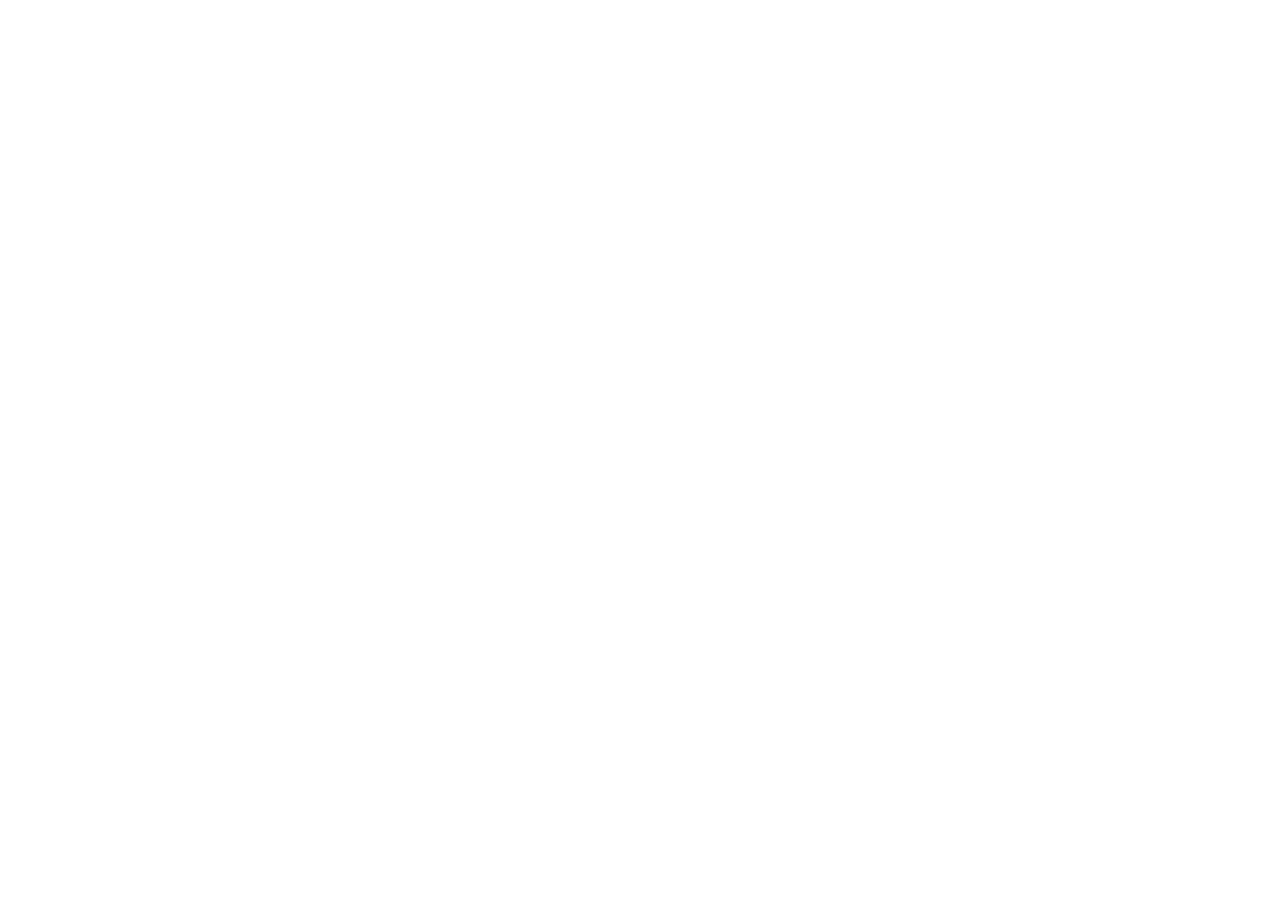
==== index.html @ b985ecfa "Created index.html" ====
<!DOCTYPE html>
<html lang="en">
<head>
    <meta charset="UTF-8">
    <meta http-equiv="X-UA-Compatible" content="IE=edge">
    <meta name="viewport" content="width=device-width, initial-scale=1.0">
    <link rel="preconnect" href="https://fonts.googleapis.com">
    <link rel="preconnect" href="https://fonts.gstatic.com" crossorigin>
    <link href="https://fonts.googleapis.com/css2?family=Inter:wght@300;600&display=swap" rel="stylesheet">
    <link rel="stylesheet" href="styles.css"/>
    <title>Time Now</title>
</head>
<body>
    
</body>
</html>
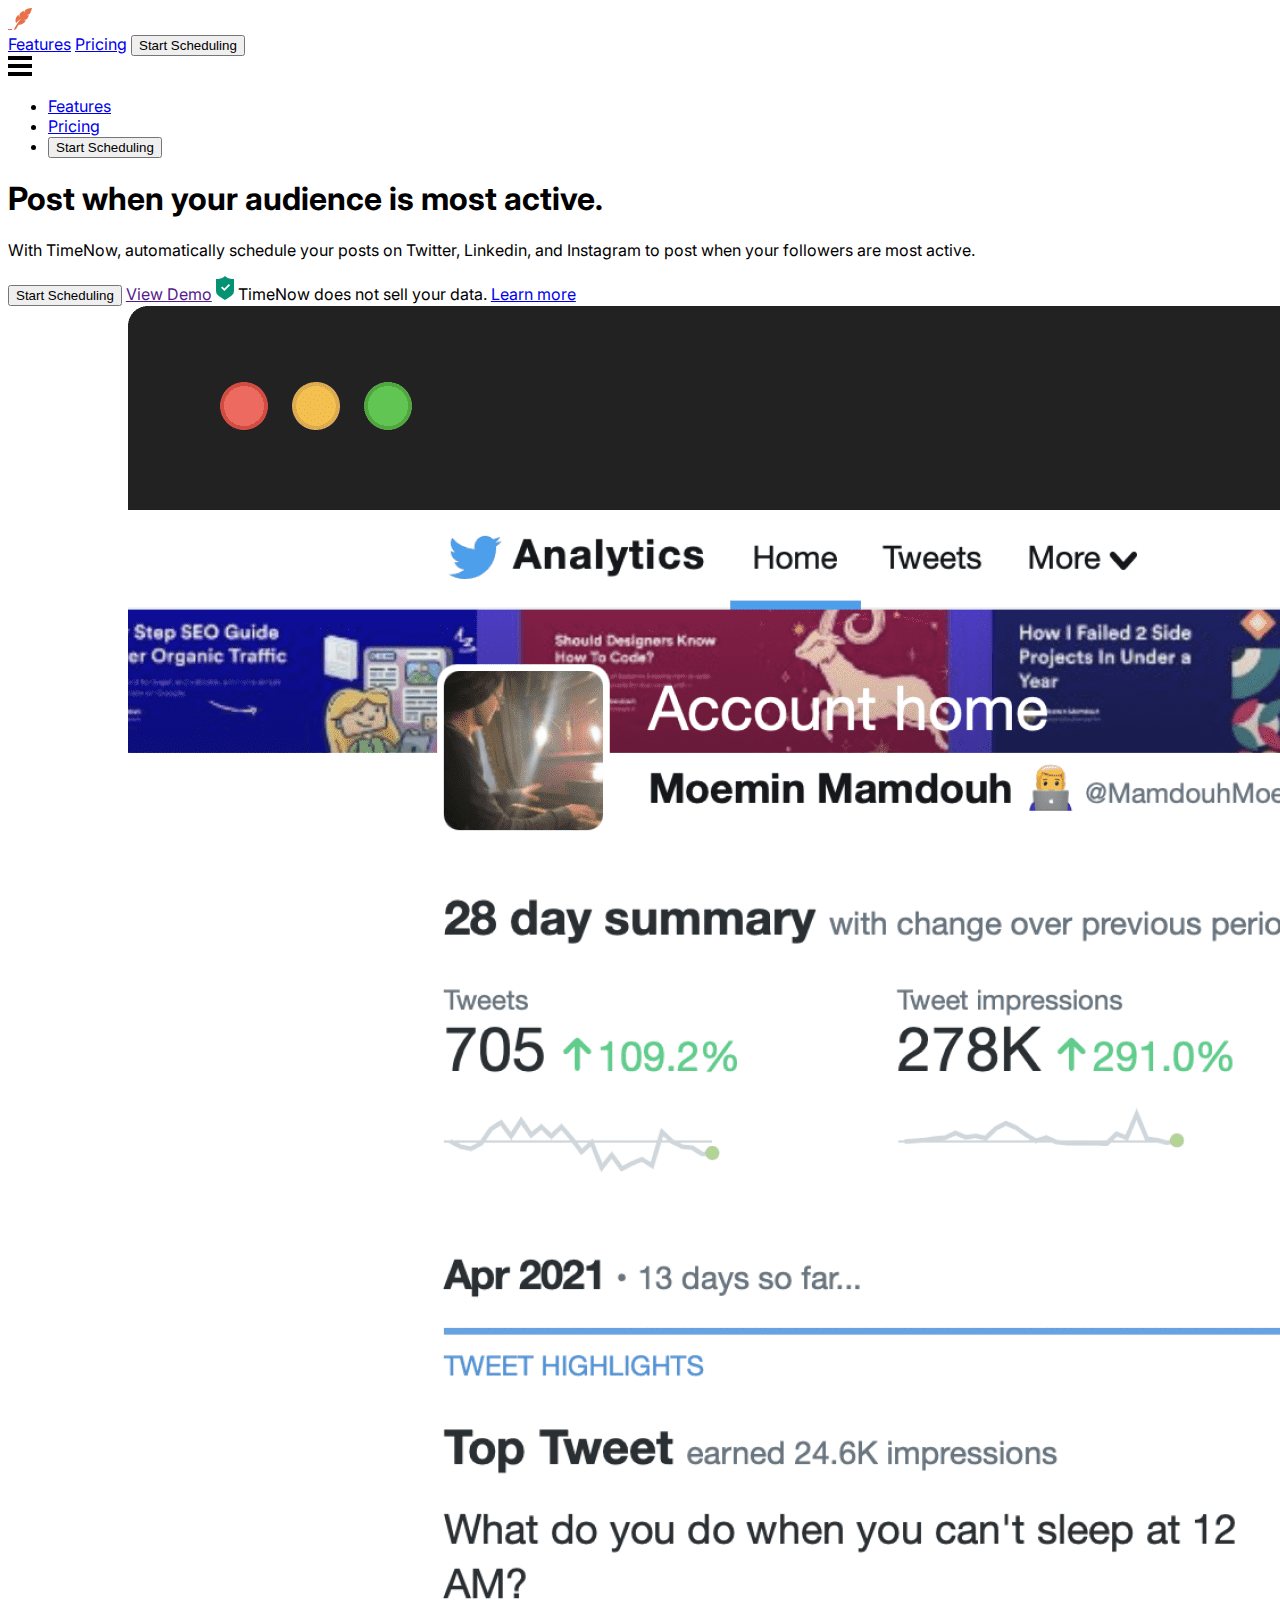
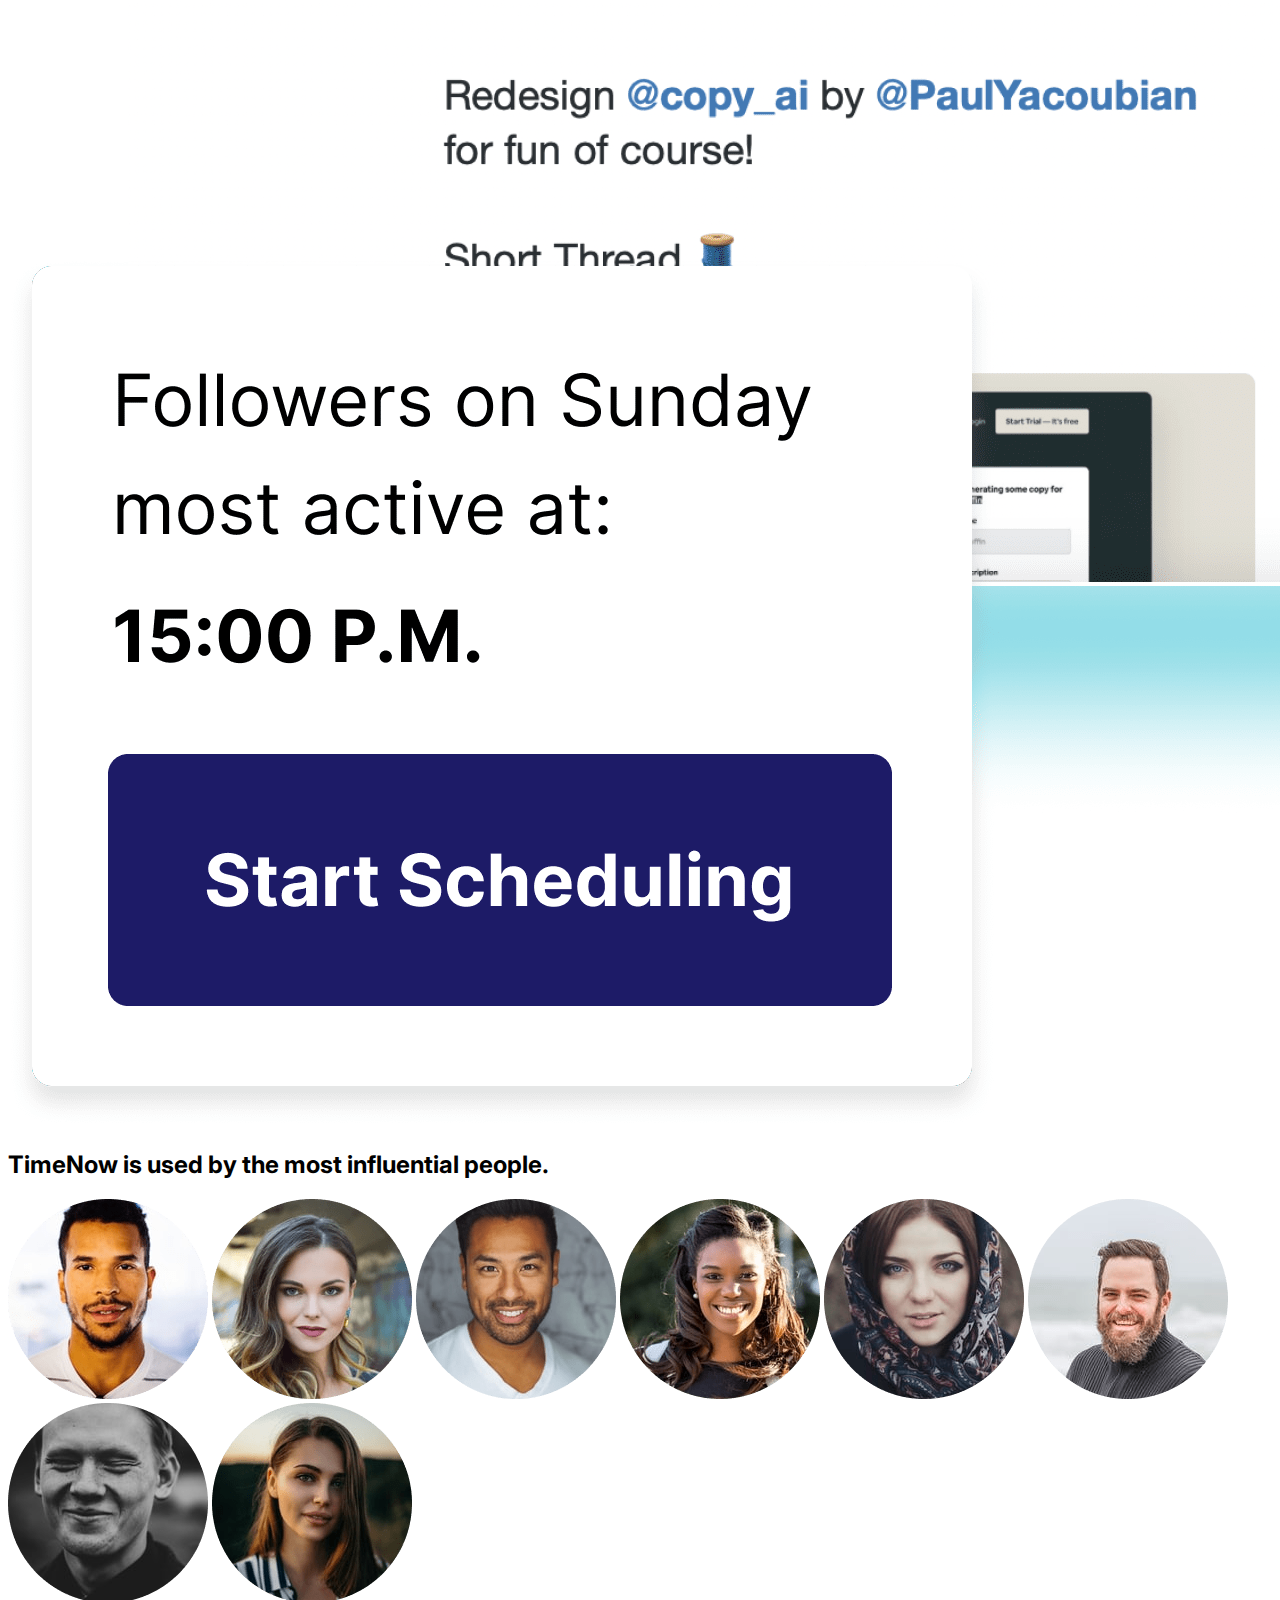
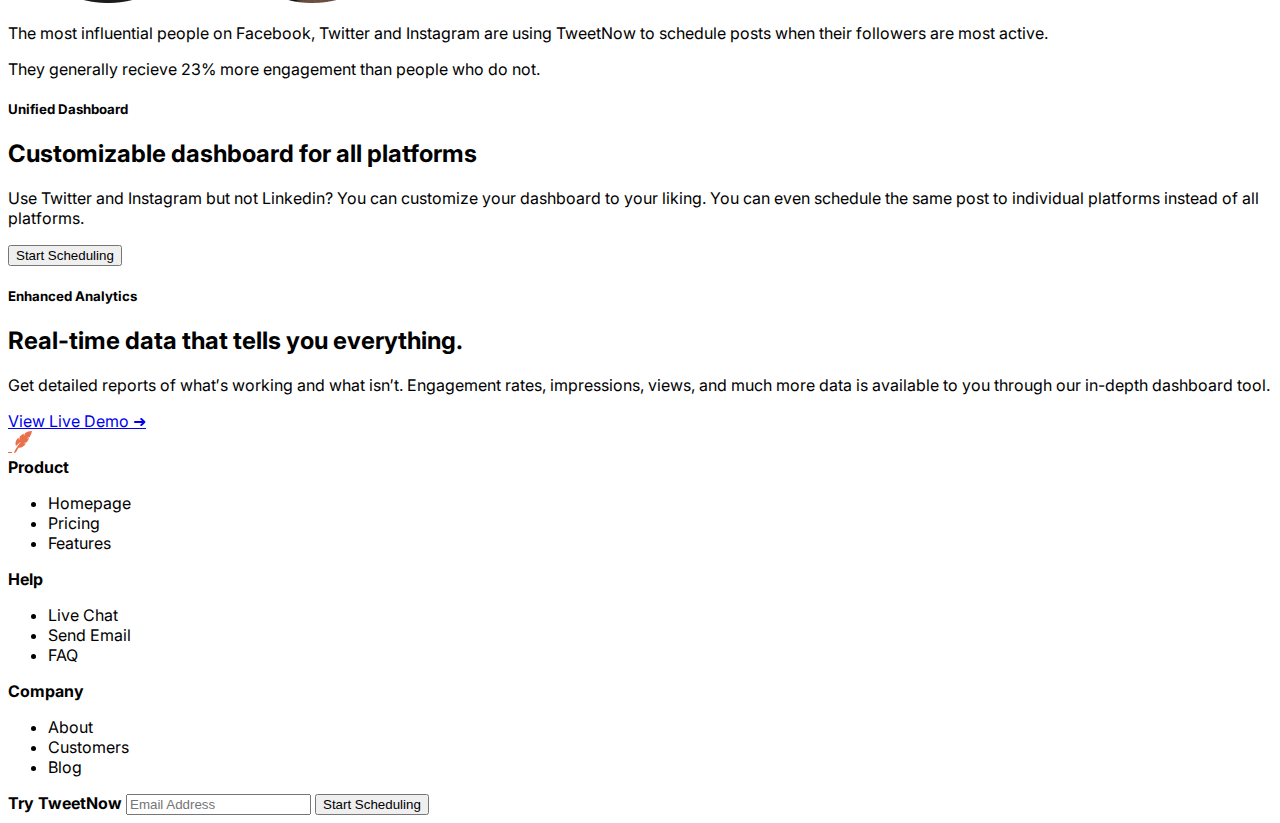
==== commit 7ecd04cb: "Updated index.html" ====
--- a/index.html
+++ b/index.html
@@ -8,9 +8,106 @@
     <link rel="preconnect" href="https://fonts.gstatic.com" crossorigin>
     <link href="https://fonts.googleapis.com/css2?family=Inter:wght@300;600&display=swap" rel="stylesheet">
     <link rel="stylesheet" href="styles.css"/>
+    <link rel="pricing" href="pricing.html"/>
     <title>Time Now</title>
 </head>
 <body>
-    
+  <main>
+      <nav>
+        <svg class="logo" width="24" height="22" viewBox="0 0 24 22" fill="none" xmlns="http://www.w3.org/2000/svg">
+            <path d="M18.009 12.3886C16.238 14.7966 13.61 17.1716 10.65 16.7846C9.849 17.9036 8.955 19.4666 7.962 21.2806L5.666 22.0006C7.609 18.2106 10.203 14.0196 12.986 10.8346C11.781 11.6196 9.801 13.3076 8.078 15.0876C6.524 11.8416 8.163 8.83461 10.536 6.53961C10.469 7.62061 10.949 8.60761 11.308 9.11461C11.246 8.21061 11.352 6.59461 12.012 5.19461C13.335 4.07861 14.504 3.27461 15.841 2.57261C15.624 3.36361 15.808 4.31161 16.063 4.90361C16.179 4.08361 16.666 2.53561 17.23 1.89361C18.897 0.818614 21.365 -0.0423855 24 0.00161449C23.709 1.62461 22.857 4.25961 21.706 5.89461C20.777 6.49161 19.549 6.84061 18.569 7.00961C19.38 7.23761 20.288 7.30262 21.078 7.24462C20.503 8.45162 19.921 9.55561 19.039 10.9106C17.823 11.5896 16.269 11.8886 15.207 11.9456C15.95 12.3346 17.304 12.5626 18.009 12.3886ZM4 21.0006H0V22.0006H4V21.0006Z" fill="#E8704A"/>
+            </svg> 
+      <div class="nav-links">
+        <a href="#">Features</a>
+        <a href="pricing.html">Pricing</a>
+        <button class="nav-btn">Start Scheduling</button>
+      </div>
+      <div id="hamburger-menu" onclick="toggleMobileMenu(this)">
+        <svg  class="hamburger"width="24" height="20" viewBox="0 0 24 20" fill="none" xmlns="http://www.w3.org/2000/svg">
+            <path d="M24 4H0V0H24V4ZM24 8H0V12H24V8ZM24 16H0V20H24V16Z" fill="black"/>
+            </svg>
+        <ul class="mobile-menu"> 
+        <li class="mobile-li"><a href="#">Features</a></li>
+        <li class="mobile-li"><a href="pricing.html">Pricing</a></li>
+        <li class="mobile-li"><button class="mobile-btn">Start Scheduling</button></li>
+       </ul>  
+      </div>
+      </nav>
+      <div class="main-content">
+      <div class="main-text">
+      <h1 class="main-h1">Post when your audience is most active&#46;</h1>
+      <p class="main-p">With TimeNow&#44; automatically schedule your posts on Twitter&#44; Linkedin&#44; and Instagram to post when your followers are most active&#46;</p>
+      <button class="main-btn">Start Scheduling</button> <a href>View Demo</a>
+      <svg width="18" height="24" viewBox="0 0 18 24" fill="none" xmlns="http://www.w3.org/2000/svg">
+        <path d="M9 0C5.629 2.866 3.516 3 0 3V14.535C0 19.138 3.203 20.339 9 24C14.797 20.339 18 19.138 18 14.535V3C14.484 3 12.371 2.866 9 0ZM8.452 15L5 11.638L6.237 10.399L8.452 12.522L12.834 8.047L14.072 9.285L8.452 15Z" fill="#049372"/>
+        </svg>
+        TimeNow does not sell your data&#46; <a href="#">Learn more</a>
+      </div>
+      <div class="main-img">
+       <img class="image" src="Assets/Mockup.png" alt="webpage mockup"/>   
+    </div>
+   </div>
+    <div class="people">
+      <h2>TimeNow is used by the most influential people&#46;</h2>     
+      <div>
+         <img class="people-img"src="Assets/UA1.png" alt="profile picture"/> 
+         <img class="people-img"src="Assets/UA2.png" alt="profile picture"/> 
+         <img class="people-img"src="Assets/UA3.png" alt="profile picture"/> 
+         <img class="people-img"src="Assets/UA4.png" alt="profile picture"/> 
+         <img class="people-img"src="Assets/UA5.png" alt="profile picture"/> 
+         <img class="people-img"src="Assets/UA6.png" alt="profile picture"/> 
+         <img class="people-img"src="Assets/UA7.png" alt="profile picture"/> 
+         <img class="people-img"src="Assets/UA8.png" alt="profile picture"/> 
+      </div>
+      <p class="people-p1">The most influential people on Facebook&#44; Twitter and Instagram are using TweetNow to schedule posts when their followers are most active&#46;</p>
+      <p class="people-p2">They generally recieve 23&#37; more engagement than people who do not&#46;</p>
+    </div>
+    <div class="features1">
+      <h5>Unified Dashboard</h5>   
+      <h2> Customizable dashboard for all platforms</h2> 
+      <p>Use Twitter and Instagram but not Linkedin? You can customize your dashboard to your liking&#46; You can even schedule the same post to individual platforms instead of all platforms&#46;</p>
+      <button class="features-btn">Start Scheduling</button>
+    </div>
+    <div class="features2">
+     <h5>Enhanced Analytics</h5>   
+     <h2>Real-time data that tells you everything&#46;</h2> 
+     <p>Get detailed reports of what&#8242;s working and what isn&#8242;t&#46; Engagement rates&#44; impressions&#44; views&#44; and much more data is available to you through our in-depth dashboard tool&#46;</p>    
+    <a href="#">View Live Demo &#10140;</a>
+    </div>
+    <footer>
+        <svg class="logo" width="24" height="22" viewBox="0 0 24 22" fill="none" xmlns="http://www.w3.org/2000/svg">
+            <path d="M18.009 12.3886C16.238 14.7966 13.61 17.1716 10.65 16.7846C9.849 17.9036 8.955 19.4666 7.962 21.2806L5.666 22.0006C7.609 18.2106 10.203 14.0196 12.986 10.8346C11.781 11.6196 9.801 13.3076 8.078 15.0876C6.524 11.8416 8.163 8.83461 10.536 6.53961C10.469 7.62061 10.949 8.60761 11.308 9.11461C11.246 8.21061 11.352 6.59461 12.012 5.19461C13.335 4.07861 14.504 3.27461 15.841 2.57261C15.624 3.36361 15.808 4.31161 16.063 4.90361C16.179 4.08361 16.666 2.53561 17.23 1.89361C18.897 0.818614 21.365 -0.0423855 24 0.00161449C23.709 1.62461 22.857 4.25961 21.706 5.89461C20.777 6.49161 19.549 6.84061 18.569 7.00961C19.38 7.23761 20.288 7.30262 21.078 7.24462C20.503 8.45162 19.921 9.55561 19.039 10.9106C17.823 11.5896 16.269 11.8886 15.207 11.9456C15.95 12.3346 17.304 12.5626 18.009 12.3886ZM4 21.0006H0V22.0006H4V21.0006Z" fill="#E8704A"/>
+            </svg> 
+       <div>
+        <strong>Product</strong>
+          <ul>
+           <li>Homepage</li>
+           <li>Pricing</li>
+           <li>Features</li>
+          </ul>
+       </div>   
+       <div>
+        <strong> Help</strong> 
+          <ul>
+            <li>Live Chat</li>
+           <li>Send Email</li>
+           <li>FAQ</li>  
+          </ul>
+       </div> 
+       <div>
+        <strong>Company</strong> 
+        <ul>
+           <li>About</li>
+           <li>Customers</li>
+           <li>Blog</li>   
+        </ul>
+       </div> 
+       <div>
+      <strong>Try TweetNow</strong>
+      <input type="email" placeholder="Email Address"/>
+      <button class="footer-btn">Start Scheduling</button>
+       </div>   
+    </footer>
+  </main>  
 </body>
 </html>--- a/styles.css
+++ b/styles.css
@@ -0,0 +1,7 @@
+*{
+    box-sizing: border-box;
+}
+
+body{
+    font-family: 'Inter', sans-serif;
+}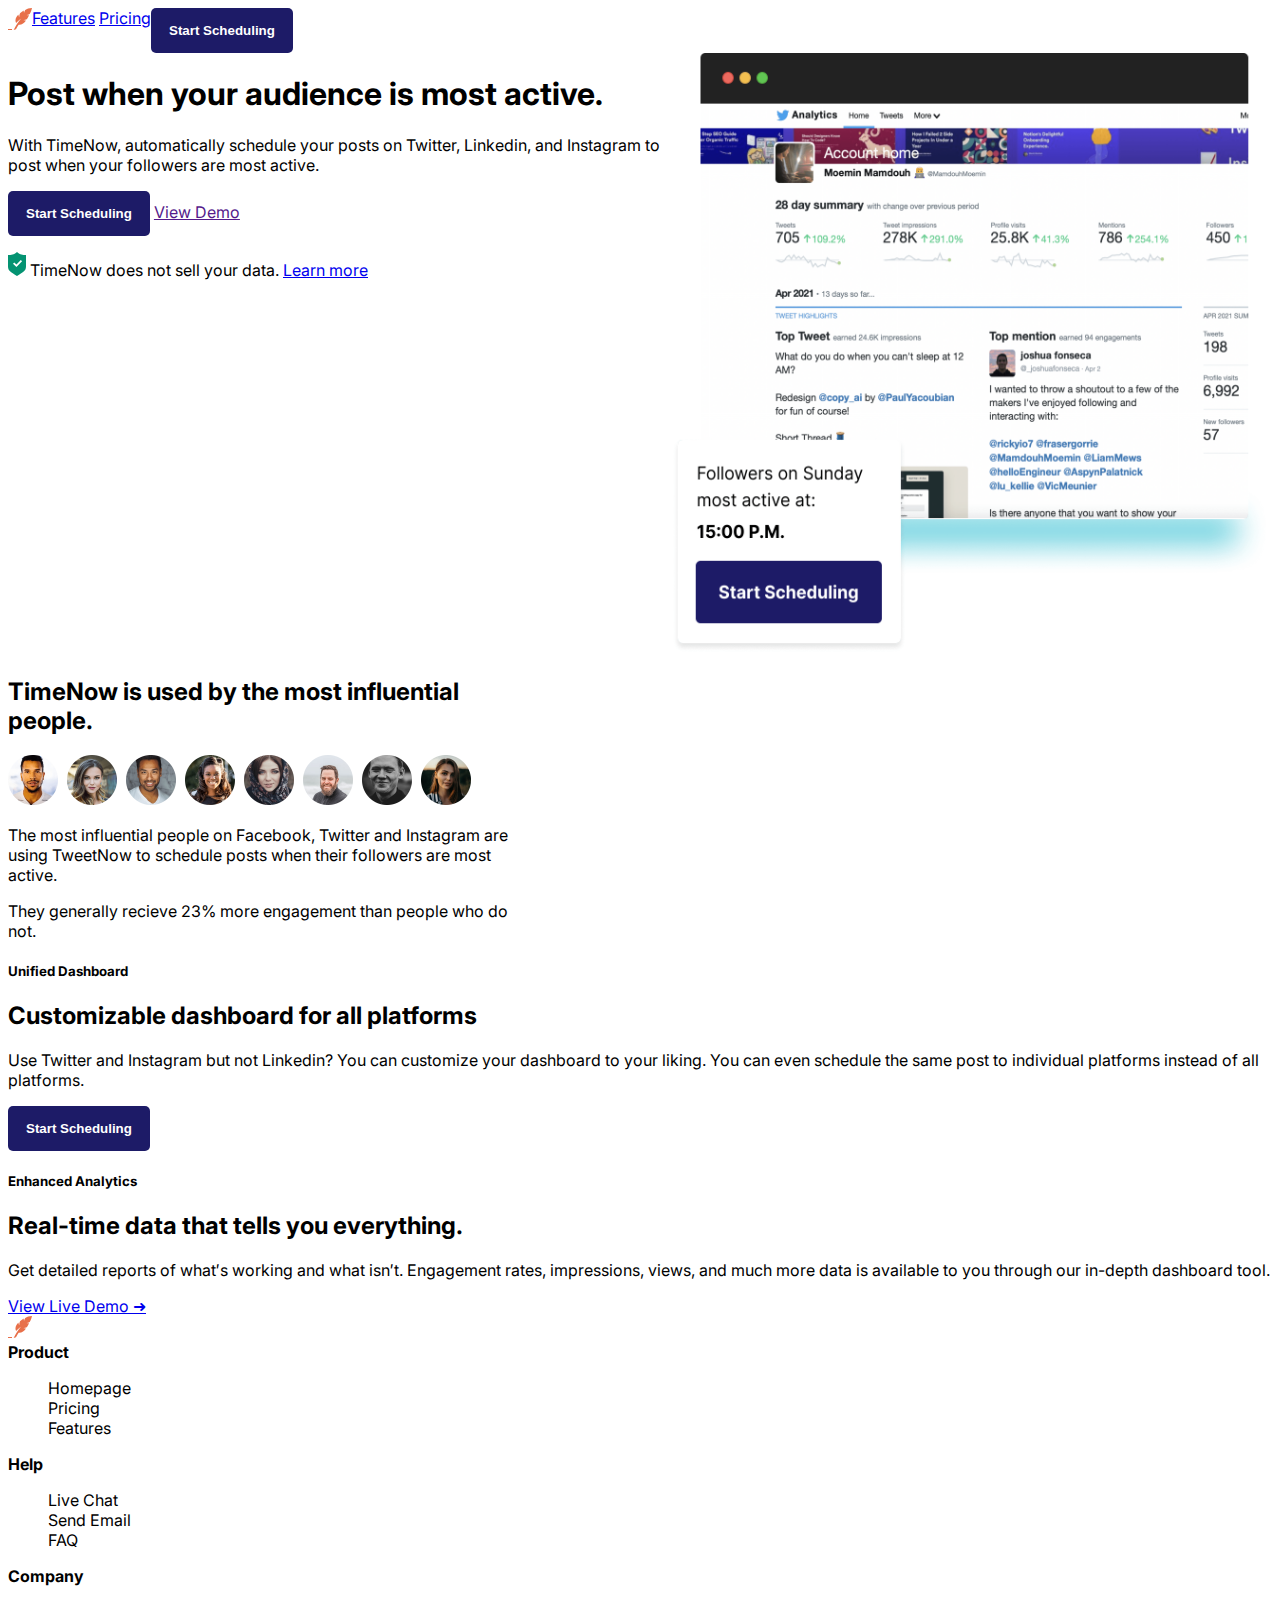
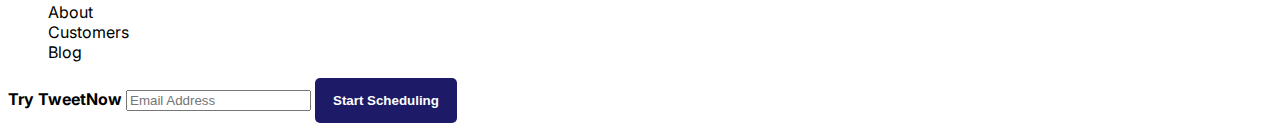
==== commit b4779347: "Updated index.html" ====
--- a/index.html
+++ b/index.html
@@ -9,6 +9,7 @@
     <link href="https://fonts.googleapis.com/css2?family=Inter:wght@300;600&display=swap" rel="stylesheet">
     <link rel="stylesheet" href="styles.css"/>
     <link rel="pricing" href="pricing.html"/>
+    <script src="index.js" defer></script>
     <title>Time Now</title>
 </head>
 <body>
@@ -20,8 +21,9 @@
       <div class="nav-links">
         <a href="#">Features</a>
         <a href="pricing.html">Pricing</a>
-        <button class="nav-btn">Start Scheduling</button>
+
       </div>
+      <button class="nav-btn">Start Scheduling</button>
       <div id="hamburger-menu" onclick="toggleMobileMenu(this)">
         <svg  class="hamburger"width="24" height="20" viewBox="0 0 24 20" fill="none" xmlns="http://www.w3.org/2000/svg">
             <path d="M24 4H0V0H24V4ZM24 8H0V12H24V8ZM24 16H0V20H24V16Z" fill="black"/>
@@ -37,11 +39,12 @@
       <div class="main-text">
       <h1 class="main-h1">Post when your audience is most active&#46;</h1>
       <p class="main-p">With TimeNow&#44; automatically schedule your posts on Twitter&#44; Linkedin&#44; and Instagram to post when your followers are most active&#46;</p>
-      <button class="main-btn">Start Scheduling</button> <a href>View Demo</a>
-      <svg width="18" height="24" viewBox="0 0 18 24" fill="none" xmlns="http://www.w3.org/2000/svg">
+      <button class="main-btn">Start Scheduling</button> <a href class="demo">View Demo</a>
+      <br/>
+      <p class="main-p2"><svg  class="shield" width="18" height="24" viewBox="0 0 18 24" fill="none" xmlns="http://www.w3.org/2000/svg">
         <path d="M9 0C5.629 2.866 3.516 3 0 3V14.535C0 19.138 3.203 20.339 9 24C14.797 20.339 18 19.138 18 14.535V3C14.484 3 12.371 2.866 9 0ZM8.452 15L5 11.638L6.237 10.399L8.452 12.522L12.834 8.047L14.072 9.285L8.452 15Z" fill="#049372"/>
         </svg>
-        TimeNow does not sell your data&#46; <a href="#">Learn more</a>
+       TimeNow does not sell your data&#46; <a href="#" class="learn">Learn more</a></p>
       </div>
       <div class="main-img">
        <img class="image" src="Assets/Mockup.png" alt="webpage mockup"/>   
--- a/styles.css
+++ b/styles.css
@@ -4,4 +4,123 @@
 
 body{
     font-family: 'Inter', sans-serif;
-}+}
+nav{
+    display: flex;
+    flex-wrap: wrap;
+}
+.nav-btn,.mobile-btn,.main-btn,.features-btn,.footer-btn{
+    background-color:rgb(29,27,103);
+    color:#fff;
+    padding:15px 18px;
+    font-weight: 600;
+    border: none;
+    border-radius: 5px;
+}
+#hamburger-menu{
+    display: none;
+    margin: auto ;
+    cursor: pointer;
+}
+.hamburger{
+    width:20px;
+    height:20px;
+    fill:#271c49;
+}
+.open .mobile-menu {
+    display: flex;
+    flex-direction: column;
+    align-items: center;
+  }
+
+.mobile-menu{
+    display:none;
+    position: absolute;
+    padding-top: 10%;
+    background-color:hsl(0, 0%, 100%);
+    top:90px;
+    left:40px;
+    height:20rem;
+    width:78%;
+  
+}
+.main-content{
+    display: flex;
+    flex-direction: row;
+}
+.image{
+    width:600px;
+    height:600px;
+}
+.people{
+    width:40%;
+}
+.people-img{
+    width:50px;
+    height:50px;
+    margin-right: 1%;
+}
+
+li{
+    list-style-type: none;
+}
+
+/*pricing css*/
+.switch {
+    position: relative;
+    display: inline-block;
+    width: 60px;
+    height: 34px;
+  }
+  
+  .switch input { 
+    opacity: 0;
+    width: 0;
+    height: 0;
+  }
+  
+  .slider {
+    position: absolute;
+    cursor: pointer;
+    top: 0;
+    left: 0;
+    right: 0;
+    bottom: 0;
+    background-color: #ccc;
+    -webkit-transition: .4s;
+    transition: .4s;
+  }
+  
+  .slider:before {
+    position: absolute;
+    content: "";
+    height: 26px;
+    width: 26px;
+    left: 4px;
+    bottom: 4px;
+    background-color: white;
+    -webkit-transition: .4s;
+    transition: .4s;
+  }
+  
+  input:checked + .slider {
+    background-color: #2196F3;
+  }
+  
+  input:focus + .slider {
+    box-shadow: 0 0 1px #2196F3;
+  }
+  
+  input:checked + .slider:before {
+    -webkit-transform: translateX(26px);
+    -ms-transform: translateX(26px);
+    transform: translateX(26px);
+  }
+  
+.slider.round {
+    border-radius: 34px;
+  }
+  
+  .slider.round:before {
+    border-radius: 50%;
+  }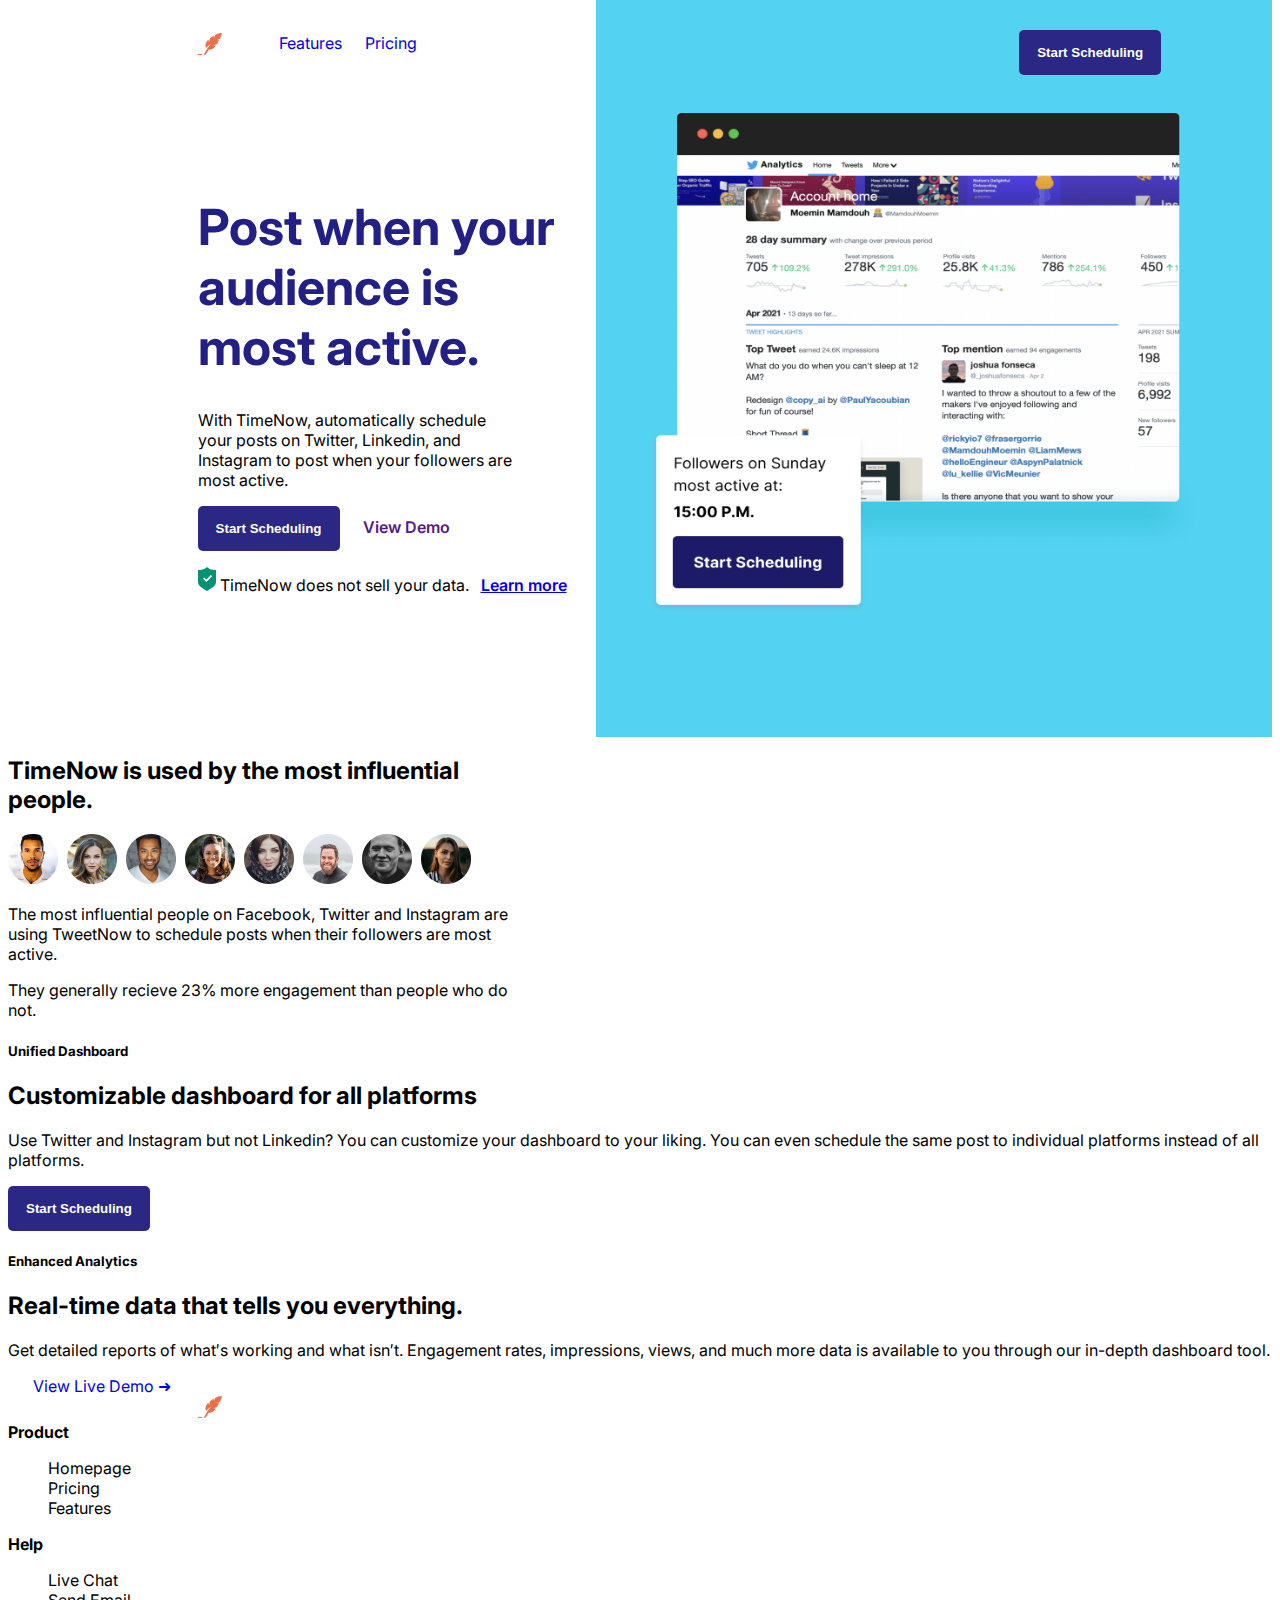
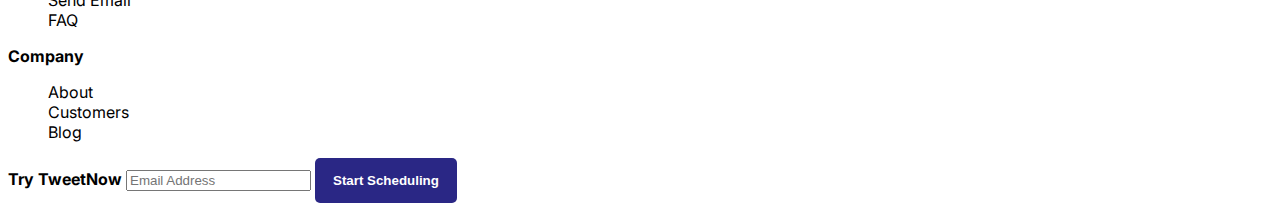
==== commit 68d80d17: "Updated index.html" ====
--- a/index.html
+++ b/index.html
@@ -51,8 +51,8 @@
     </div>
    </div>
     <div class="people">
-      <h2>TimeNow is used by the most influential people&#46;</h2>     
-      <div>
+      <div class="people-img-column">
+      <h2 class="people-h2">TimeNow is used by the most influential people&#46;</h2>     
          <img class="people-img"src="Assets/UA1.png" alt="profile picture"/> 
          <img class="people-img"src="Assets/UA2.png" alt="profile picture"/> 
          <img class="people-img"src="Assets/UA3.png" alt="profile picture"/> 
@@ -62,8 +62,10 @@
          <img class="people-img"src="Assets/UA7.png" alt="profile picture"/> 
          <img class="people-img"src="Assets/UA8.png" alt="profile picture"/> 
       </div>
+      <div class="people-p-column">
       <p class="people-p1">The most influential people on Facebook&#44; Twitter and Instagram are using TweetNow to schedule posts when their followers are most active&#46;</p>
       <p class="people-p2">They generally recieve 23&#37; more engagement than people who do not&#46;</p>
+    </div>
     </div>
     <div class="features1">
       <h5>Unified Dashboard</h5>   
--- a/styles.css
+++ b/styles.css
@@ -8,15 +8,62 @@
 nav{
     display: flex;
     flex-wrap: wrap;
+    padding-top: 2%;
 }
 .nav-btn,.mobile-btn,.main-btn,.features-btn,.footer-btn{
-    background-color:rgb(29,27,103);
+    background-color:rgb(42, 39, 133);
     color:#fff;
     padding:15px 18px;
     font-weight: 600;
     border: none;
     border-radius: 5px;
 }
+.logo{
+  margin-left: 15%;
+}
+.nav-links{
+  padding-left:3%;
+  width:80%;
+}
+a{
+  text-decoration: none;
+  padding-left: 2%;
+}
+.nav-btn{
+  margin-left:80%;
+  margin-top: -2%;
+}
+.main-img{
+  background-color: #53d2f1;
+  z-index: -1;
+  margin-top: -7%;
+  padding-top: 10%;
+  padding-right: 10%;
+  height: 750px;
+}
+.main-h1{
+  color: rgb(35, 32, 133);
+  font-size: 50px;
+  width:90%;
+}
+.main-text{
+  width:50%;
+  margin-left: 15%;
+  margin-top: 7%;
+}
+.main-p{
+  width:80%;
+}
+.demo{
+  text-decoration: none;
+  font-weight: 600;
+  margin-left: 3%;
+}
+.learn{
+  text-decoration: underline;
+  font-weight: 600;
+}
+
 #hamburger-menu{
     display: none;
     margin: auto ;
@@ -49,8 +96,9 @@
     flex-direction: row;
 }
 .image{
-    width:600px;
-    height:600px;
+    width:550px;
+    height:500px;
+    margin-left: 10%;
 }
 .people{
     width:40%;
@@ -65,6 +113,46 @@
     list-style-type: none;
 }
 
+@media (max-width:1181px) {
+  main{
+    width:100%;
+  }
+  .nav-btn{
+    margin-left:65%;
+  }
+  .main-content{
+    width:90%;
+  }
+  .main-h1{
+   font-size: 40px;
+   width: 80%;
+  }
+  .main-img{
+    height: 600px;
+    padding-top: 20%;
+    margin-top: -15%;
+  }
+  .image{
+    width:250px;
+    height: 250px;
+  }
+  .main-p2{
+    width:70%;
+  }
+ 
+}
+@media (max-width:820px){
+  .mobile-menu{
+    display:block;
+  
+}
+#hamburger-menu{
+  display: block;
+}
+.nav-links{
+  display: none;
+}
+}
 /*pricing css*/
 .switch {
     position: relative;
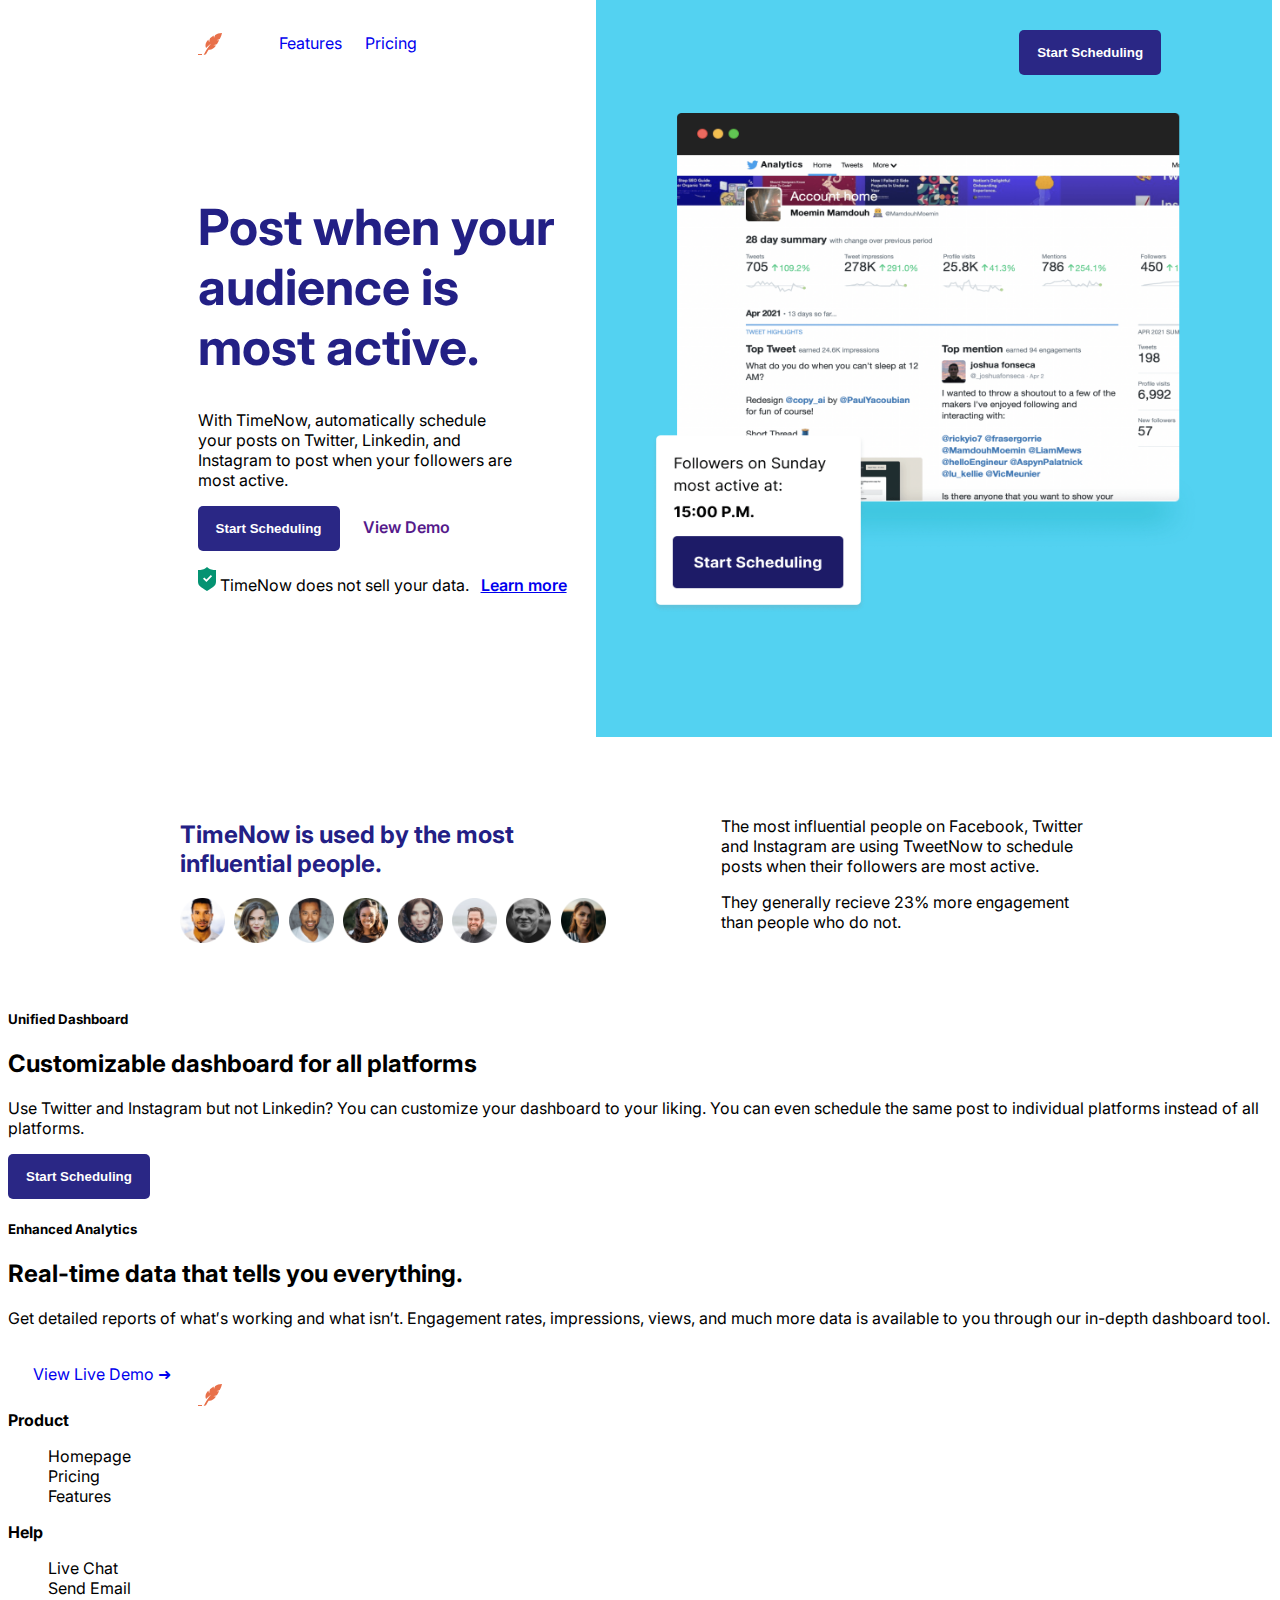
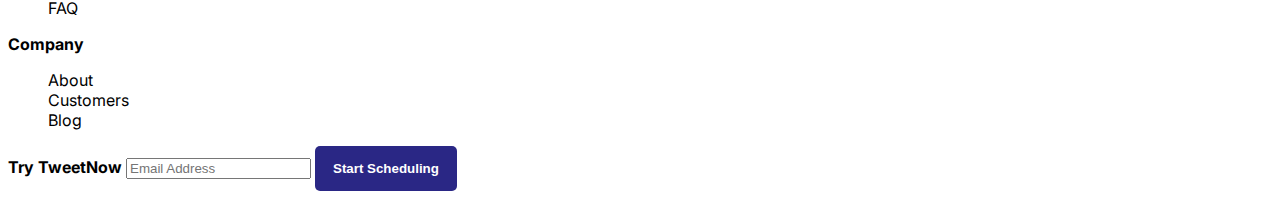
==== commit 06f43377: "Updated index.html" ====
--- a/index.html
+++ b/index.html
@@ -67,18 +67,21 @@
       <p class="people-p2">They generally recieve 23&#37; more engagement than people who do not&#46;</p>
     </div>
     </div>
+    <div class="features">
     <div class="features1">
       <h5>Unified Dashboard</h5>   
-      <h2> Customizable dashboard for all platforms</h2> 
+      <h2 class="features-h2"> Customizable dashboard for all platforms</h2> 
       <p>Use Twitter and Instagram but not Linkedin? You can customize your dashboard to your liking&#46; You can even schedule the same post to individual platforms instead of all platforms&#46;</p>
       <button class="features-btn">Start Scheduling</button>
     </div>
     <div class="features2">
      <h5>Enhanced Analytics</h5>   
-     <h2>Real-time data that tells you everything&#46;</h2> 
-     <p>Get detailed reports of what&#8242;s working and what isn&#8242;t&#46; Engagement rates&#44; impressions&#44; views&#44; and much more data is available to you through our in-depth dashboard tool&#46;</p>    
-    <a href="#">View Live Demo &#10140;</a>
+     <h2 class="features-h2">Real-time data that tells you everything&#46;</h2> 
+     <p>Get detailed reports of what&#8242;s working and what isn&#8242;t&#46; Engagement rates&#44; impressions&#44; views&#44; and much more data is available to you through our in-depth dashboard tool&#46;</p>
+     <br/>   
+    <a class="features-demo" href="#">View Live Demo &#10140;</a>
     </div>
+  </div>
     <footer>
         <svg class="logo" width="24" height="22" viewBox="0 0 24 22" fill="none" xmlns="http://www.w3.org/2000/svg">
             <path d="M18.009 12.3886C16.238 14.7966 13.61 17.1716 10.65 16.7846C9.849 17.9036 8.955 19.4666 7.962 21.2806L5.666 22.0006C7.609 18.2106 10.203 14.0196 12.986 10.8346C11.781 11.6196 9.801 13.3076 8.078 15.0876C6.524 11.8416 8.163 8.83461 10.536 6.53961C10.469 7.62061 10.949 8.60761 11.308 9.11461C11.246 8.21061 11.352 6.59461 12.012 5.19461C13.335 4.07861 14.504 3.27461 15.841 2.57261C15.624 3.36361 15.808 4.31161 16.063 4.90361C16.179 4.08361 16.666 2.53561 17.23 1.89361C18.897 0.818614 21.365 -0.0423855 24 0.00161449C23.709 1.62461 22.857 4.25961 21.706 5.89461C20.777 6.49161 19.549 6.84061 18.569 7.00961C19.38 7.23761 20.288 7.30262 21.078 7.24462C20.503 8.45162 19.921 9.55561 19.039 10.9106C17.823 11.5896 16.269 11.8886 15.207 11.9456C15.95 12.3346 17.304 12.5626 18.009 12.3886ZM4 21.0006H0V22.0006H4V21.0006Z" fill="#E8704A"/>
--- a/styles.css
+++ b/styles.css
@@ -101,12 +101,25 @@
     margin-left: 10%;
 }
 .people{
-    width:40%;
-}
+    display:flex;
+    flex-direction: row;
+    justify-content: center;
+    margin-top: 5%;
+    margin-bottom: 5%;
+}
+.people-h2{
+  color: rgb(35, 32, 133);
+  width:80%;
+  
+}
+
 .people-img{
-    width:50px;
-    height:50px;
+    width:45px;
+    height:45px;
     margin-right: 1%;
+}
+.people-p-column{
+   width:30%;
 }
 
 li{
@@ -139,9 +152,28 @@
   .main-p2{
     width:70%;
   }
+  .people{
+    display:flex;
+    flex-direction:column;
+  }
+  .people-img-column{
+  
+    width:70%;
+  }
+  .people-h2{
+    font-size: 35px;
+  
+  }
+  .people-img{
+    margin-top: 4%;
+  
+  }
+  .people-p-column{
+    width:60%;
+  }
  
 }
-@media (max-width:820px){
+@media (max-width:821px){
   .mobile-menu{
     display:block;
   
@@ -151,6 +183,18 @@
 }
 .nav-links{
   display: none;
+}
+.people{
+  flex-direction: column;
+}
+.people-h2{
+  font-size: 28px;
+}
+.people-img-column{
+  width:100%;
+}
+.people-p-column{
+  width:90%;
 }
 }
 /*pricing css*/
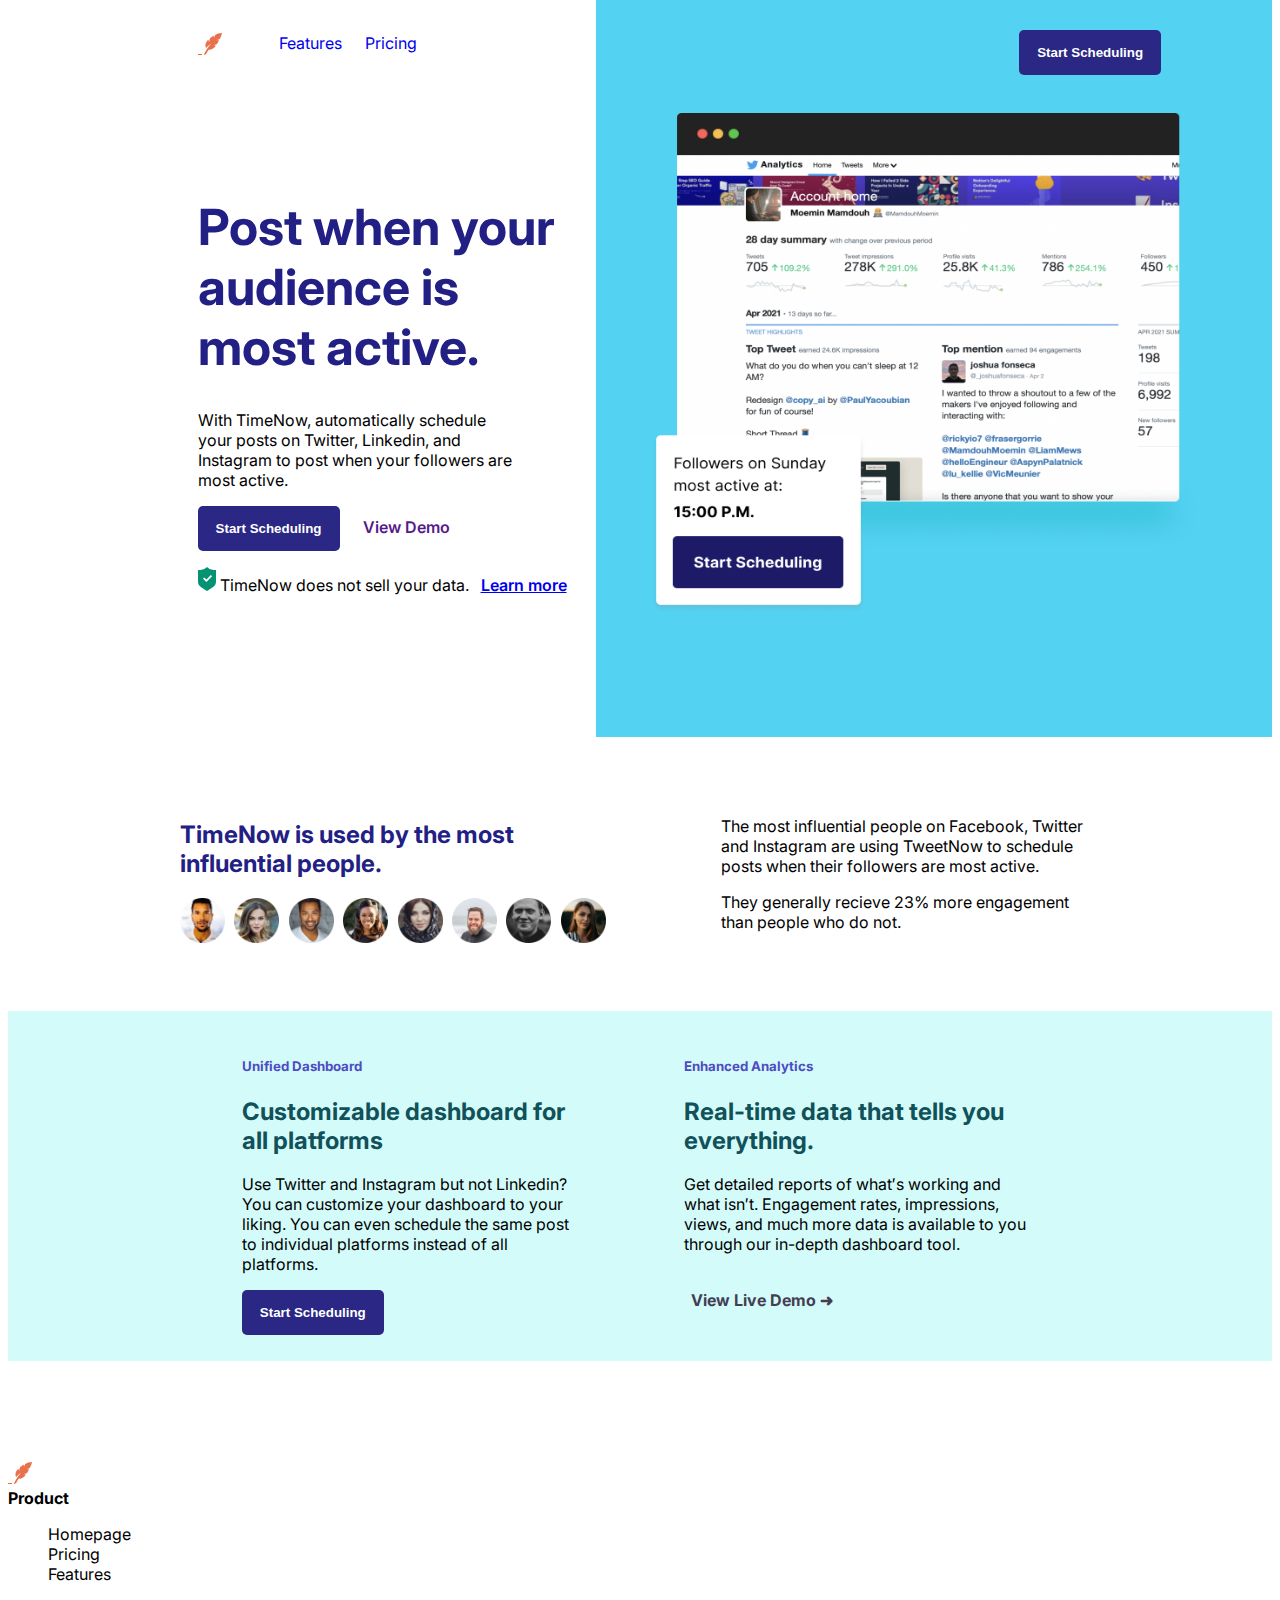
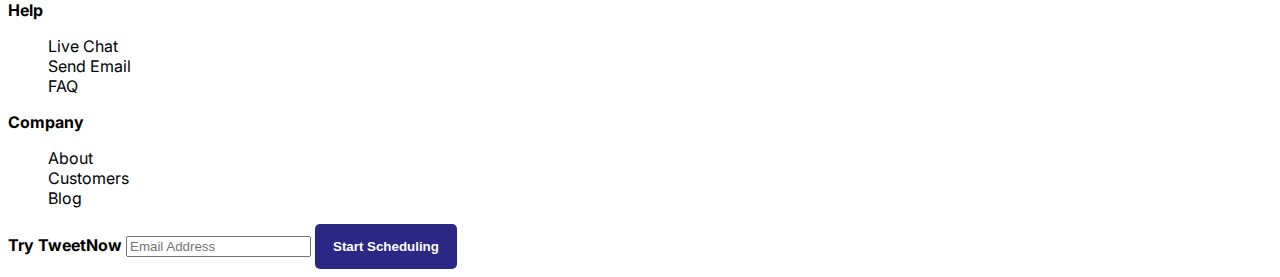
==== commit 4d47a27d: "Updated index.html" ====
--- a/index.html
+++ b/index.html
@@ -83,10 +83,11 @@
     </div>
   </div>
     <footer>
-        <svg class="logo" width="24" height="22" viewBox="0 0 24 22" fill="none" xmlns="http://www.w3.org/2000/svg">
+        <svg class="footer-logo" width="24" height="22" viewBox="0 0 24 22" fill="none" xmlns="http://www.w3.org/2000/svg">
             <path d="M18.009 12.3886C16.238 14.7966 13.61 17.1716 10.65 16.7846C9.849 17.9036 8.955 19.4666 7.962 21.2806L5.666 22.0006C7.609 18.2106 10.203 14.0196 12.986 10.8346C11.781 11.6196 9.801 13.3076 8.078 15.0876C6.524 11.8416 8.163 8.83461 10.536 6.53961C10.469 7.62061 10.949 8.60761 11.308 9.11461C11.246 8.21061 11.352 6.59461 12.012 5.19461C13.335 4.07861 14.504 3.27461 15.841 2.57261C15.624 3.36361 15.808 4.31161 16.063 4.90361C16.179 4.08361 16.666 2.53561 17.23 1.89361C18.897 0.818614 21.365 -0.0423855 24 0.00161449C23.709 1.62461 22.857 4.25961 21.706 5.89461C20.777 6.49161 19.549 6.84061 18.569 7.00961C19.38 7.23761 20.288 7.30262 21.078 7.24462C20.503 8.45162 19.921 9.55561 19.039 10.9106C17.823 11.5896 16.269 11.8886 15.207 11.9456C15.95 12.3346 17.304 12.5626 18.009 12.3886ZM4 21.0006H0V22.0006H4V21.0006Z" fill="#E8704A"/>
             </svg> 
-       <div>
+            <div class="footer-row">
+       <div class="footer-column1">
         <strong>Product</strong>
           <ul>
            <li>Homepage</li>
@@ -94,7 +95,7 @@
            <li>Features</li>
           </ul>
        </div>   
-       <div>
+       <div class="footer-column2">
         <strong> Help</strong> 
           <ul>
             <li>Live Chat</li>
@@ -102,7 +103,7 @@
            <li>FAQ</li>  
           </ul>
        </div> 
-       <div>
+       <div class="footer-column3">
         <strong>Company</strong> 
         <ul>
            <li>About</li>
@@ -110,11 +111,12 @@
            <li>Blog</li>   
         </ul>
        </div> 
-       <div>
+       <div class="footer-column4">
       <strong>Try TweetNow</strong>
       <input type="email" placeholder="Email Address"/>
       <button class="footer-btn">Start Scheduling</button>
-       </div>   
+       </div>
+      </div>   
     </footer>
   </main>  
 </body>
--- a/styles.css
+++ b/styles.css
@@ -125,6 +125,35 @@
 li{
     list-style-type: none;
 }
+.features{
+  display:flex;
+  flex-direction: row;
+  background-color: #53f1e941;
+  height: 350px;
+  justify-content: center;
+  padding-top: 2%;
+  margin-bottom: 8%;
+}
+.features-h2{
+  color:rgb(16, 81, 90)
+}
+h5{
+  color: rgb(79, 75, 196); 
+}
+.features1{
+  margin-left:5%; 
+  margin-right:4%;
+  width:27%;
+}
+.features2{
+  margin-right:5%;
+  margin-left:4%;
+  width:28%;
+}
+.features-demo{
+  color:#433e53;
+  font-weight: bolder;
+}
 
 @media (max-width:1181px) {
   main{
@@ -171,7 +200,15 @@
   .people-p-column{
     width:60%;
   }
- 
+  .features{
+    display:flex;
+    flex-direction:column;
+    height: 750px;
+    margin-bottom: 8%;
+  }
+  .features1,.features2{
+    width:55%;
+  }
 }
 @media (max-width:821px){
   .mobile-menu{
@@ -195,6 +232,21 @@
 }
 .people-p-column{
   width:90%;
+}
+.features{
+  display:flex;
+  flex-direction: column;
+  height: 720px;
+  padding-bottom: 5%;
+}
+.features1,.features2{
+width:85%;
+}
+h5{
+  font-size: 18px;
+}
+.features-h2{
+  font-size: 30px;
 }
 }
 /*pricing css*/
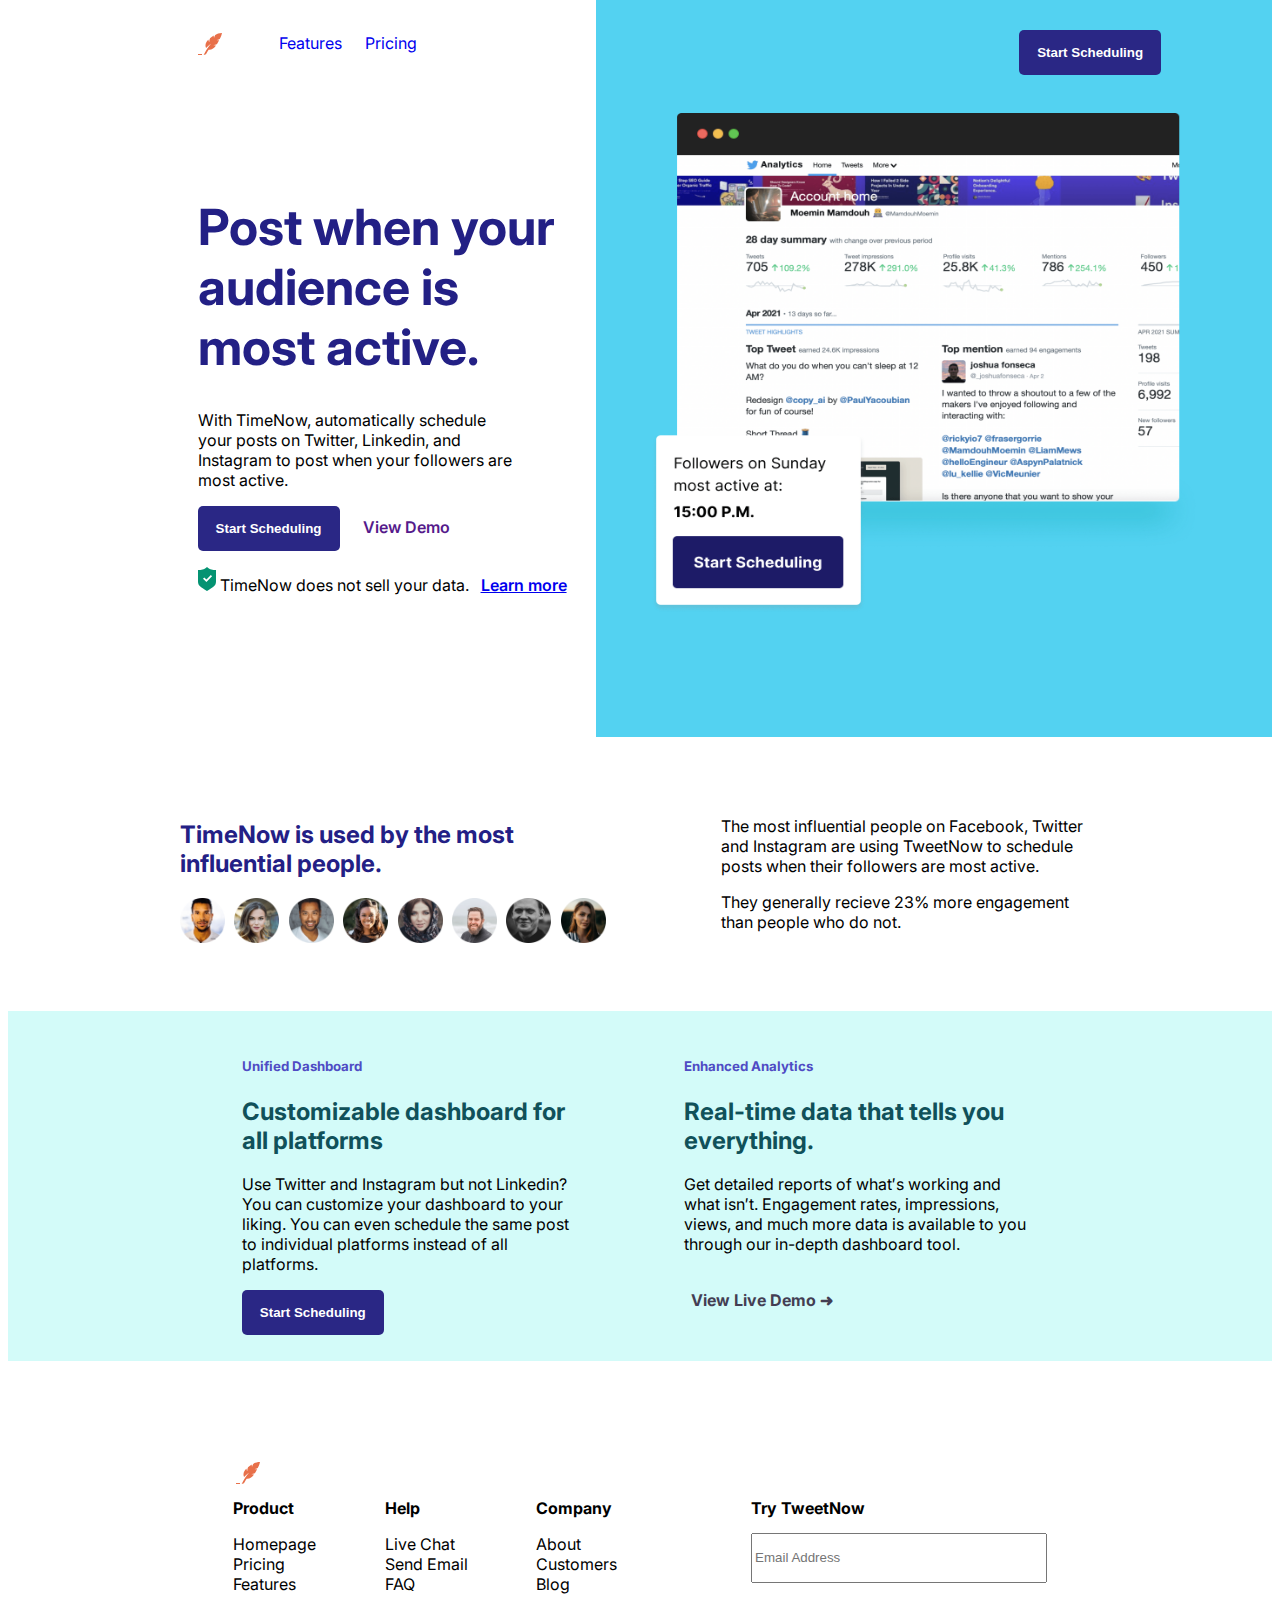
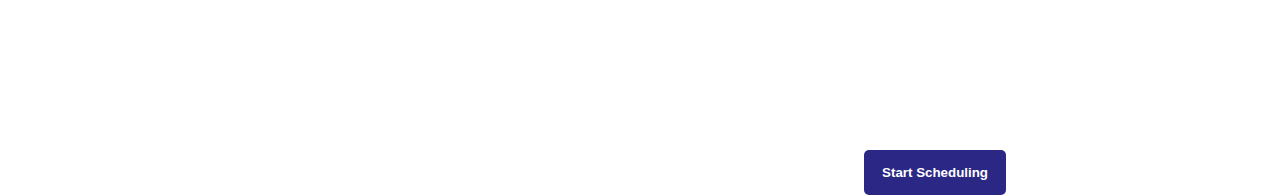
==== commit c95ccb43: "Update index.html" ====
--- a/index.html
+++ b/index.html
@@ -24,6 +24,7 @@
 
       </div>
       <button class="nav-btn">Start Scheduling</button>
+    </nav>
       <div id="hamburger-menu" onclick="toggleMobileMenu(this)">
         <svg  class="hamburger"width="24" height="20" viewBox="0 0 24 20" fill="none" xmlns="http://www.w3.org/2000/svg">
             <path d="M24 4H0V0H24V4ZM24 8H0V12H24V8ZM24 16H0V20H24V16Z" fill="black"/>
@@ -34,7 +35,7 @@
         <li class="mobile-li"><button class="mobile-btn">Start Scheduling</button></li>
        </ul>  
       </div>
-      </nav>
+   
       <div class="main-content">
       <div class="main-text">
       <h1 class="main-h1">Post when your audience is most active&#46;</h1>
--- a/styles.css
+++ b/styles.css
@@ -10,7 +10,7 @@
     flex-wrap: wrap;
     padding-top: 2%;
 }
-.nav-btn,.mobile-btn,.main-btn,.features-btn,.footer-btn{
+.nav-btn,.mobile-btn,.main-btn,.features-btn,.footer-btn,.pricing-footer-btn{
     background-color:rgb(42, 39, 133);
     color:#fff;
     padding:15px 18px;
@@ -154,7 +154,41 @@
   color:#433e53;
   font-weight: bolder;
 }
-
+.footer-row{
+  display: flex;
+  flex-direction: row;
+  justify-content: center;
+}
+
+ul{
+  padding:0;
+}
+.footer-logo{
+  margin-left: 18%;
+}
+.footer-column1,.footer-column2,.footer-column3{
+  width:12%;
+}
+.footer-column4{
+width:25%;
+margin-left: 5%;
+}
+.footer-column1,.footer-column2,.footer-column3,.footer-column4{
+ float:left;
+ padding:10px;
+ height:300px;
+}
+input{
+  margin-top: 5%;
+  width:100%;
+  height: 50px;
+}
+.footer-btn{
+  position: absolute;
+  bottom: -895px;
+  right:274px;
+  z-index: 2;
+}
 @media (max-width:1181px) {
   main{
     width:100%;
@@ -248,13 +282,33 @@
 .features-h2{
   font-size: 30px;
 }
+
+.footer-column1,.footer-column2,.footer-column3,.footer-column4{
+  width:100%;
+}
+.price{
+  flex-direction: column;
+
+}
+.first-plan,.second-plan,.third-plan{
+  width:100%;
+}
 }
 /*pricing css*/
+
+.pricing-main{
+  text-align: center;
+}
+.pricing-p{
+  margin:auto;
+  width:45%;
+}
 .switch {
     position: relative;
     display: inline-block;
-    width: 60px;
-    height: 34px;
+    width: 55px;
+    height: 32px;
+    margin-top: 2%;
   }
   
   .switch input { 
@@ -278,10 +332,10 @@
   .slider:before {
     position: absolute;
     content: "";
-    height: 26px;
-    width: 26px;
+    height: 20px;
+    width: 20px;
     left: 4px;
-    bottom: 4px;
+    bottom: 7px;
     background-color: white;
     -webkit-transition: .4s;
     transition: .4s;
@@ -307,4 +361,44 @@
   
   .slider.round:before {
     border-radius: 50%;
+  }
+ 
+  .price{
+    display: flex;
+    flex-wrap: wrap;
+    justify-content: center;
+    margin-bottom: 8%;
+    margin-top: 2%;
+  }
+  .first-plan,.second-plan,.third-plan{
+   width:20%;
+   border-style:solid;
+   border-color: #ccc;
+   padding: 20px;
+   margin: 2%;
+  }
+  .third-plan,.first-plan,.second-plan{
+    height: fit-content;
+  }
+  hr{
+    width:95%;
+  }
+  .pricing-btn{
+  background-color:rgb(42, 39, 133);
+  width:90%;
+  color:#fff;
+  padding:15px 18px;
+  font-weight: 600;
+  border: none;
+  border-radius: 5px;
+  margin-top: 5%;
+  }
+  .pricing-footer-btn{
+    position: absolute;
+    bottom: -306px;
+    right:274px;
+    z-index: 2;
+  }
+  .amount{
+    font-size: 25px;
   }